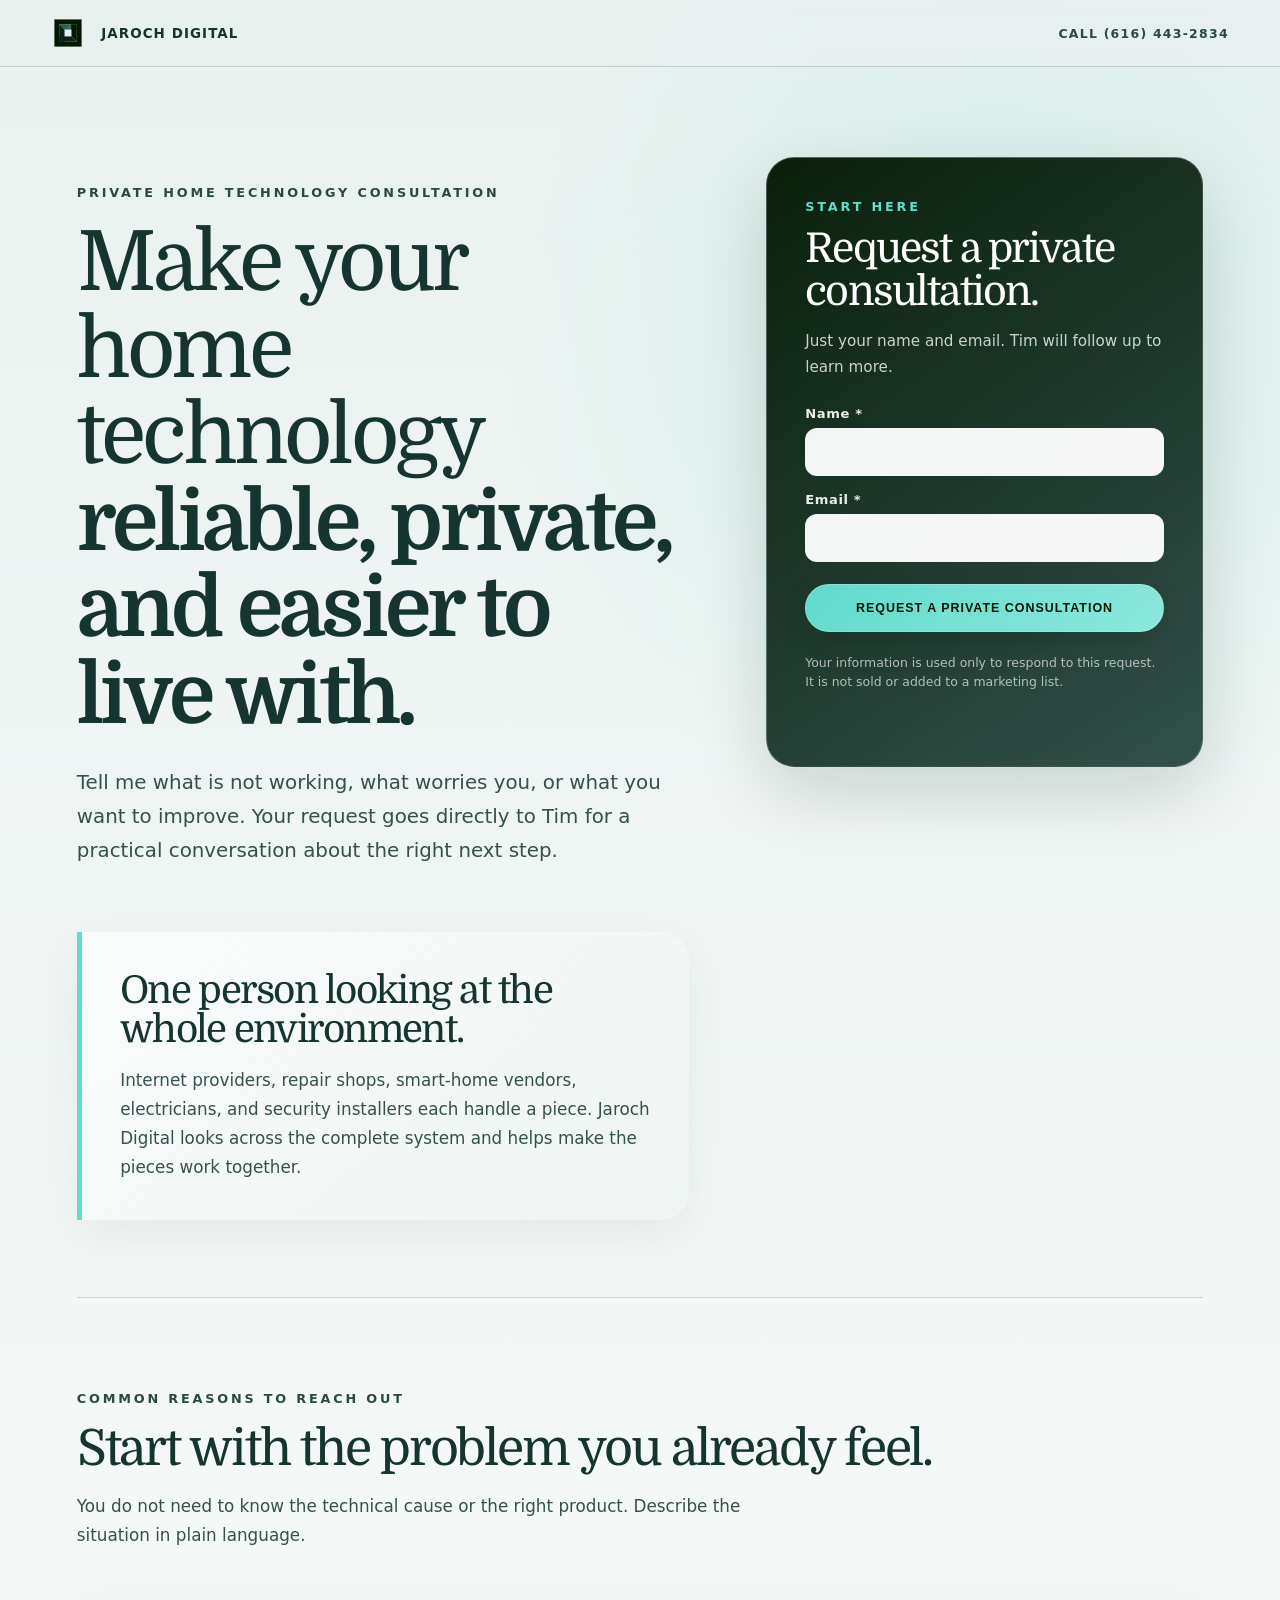
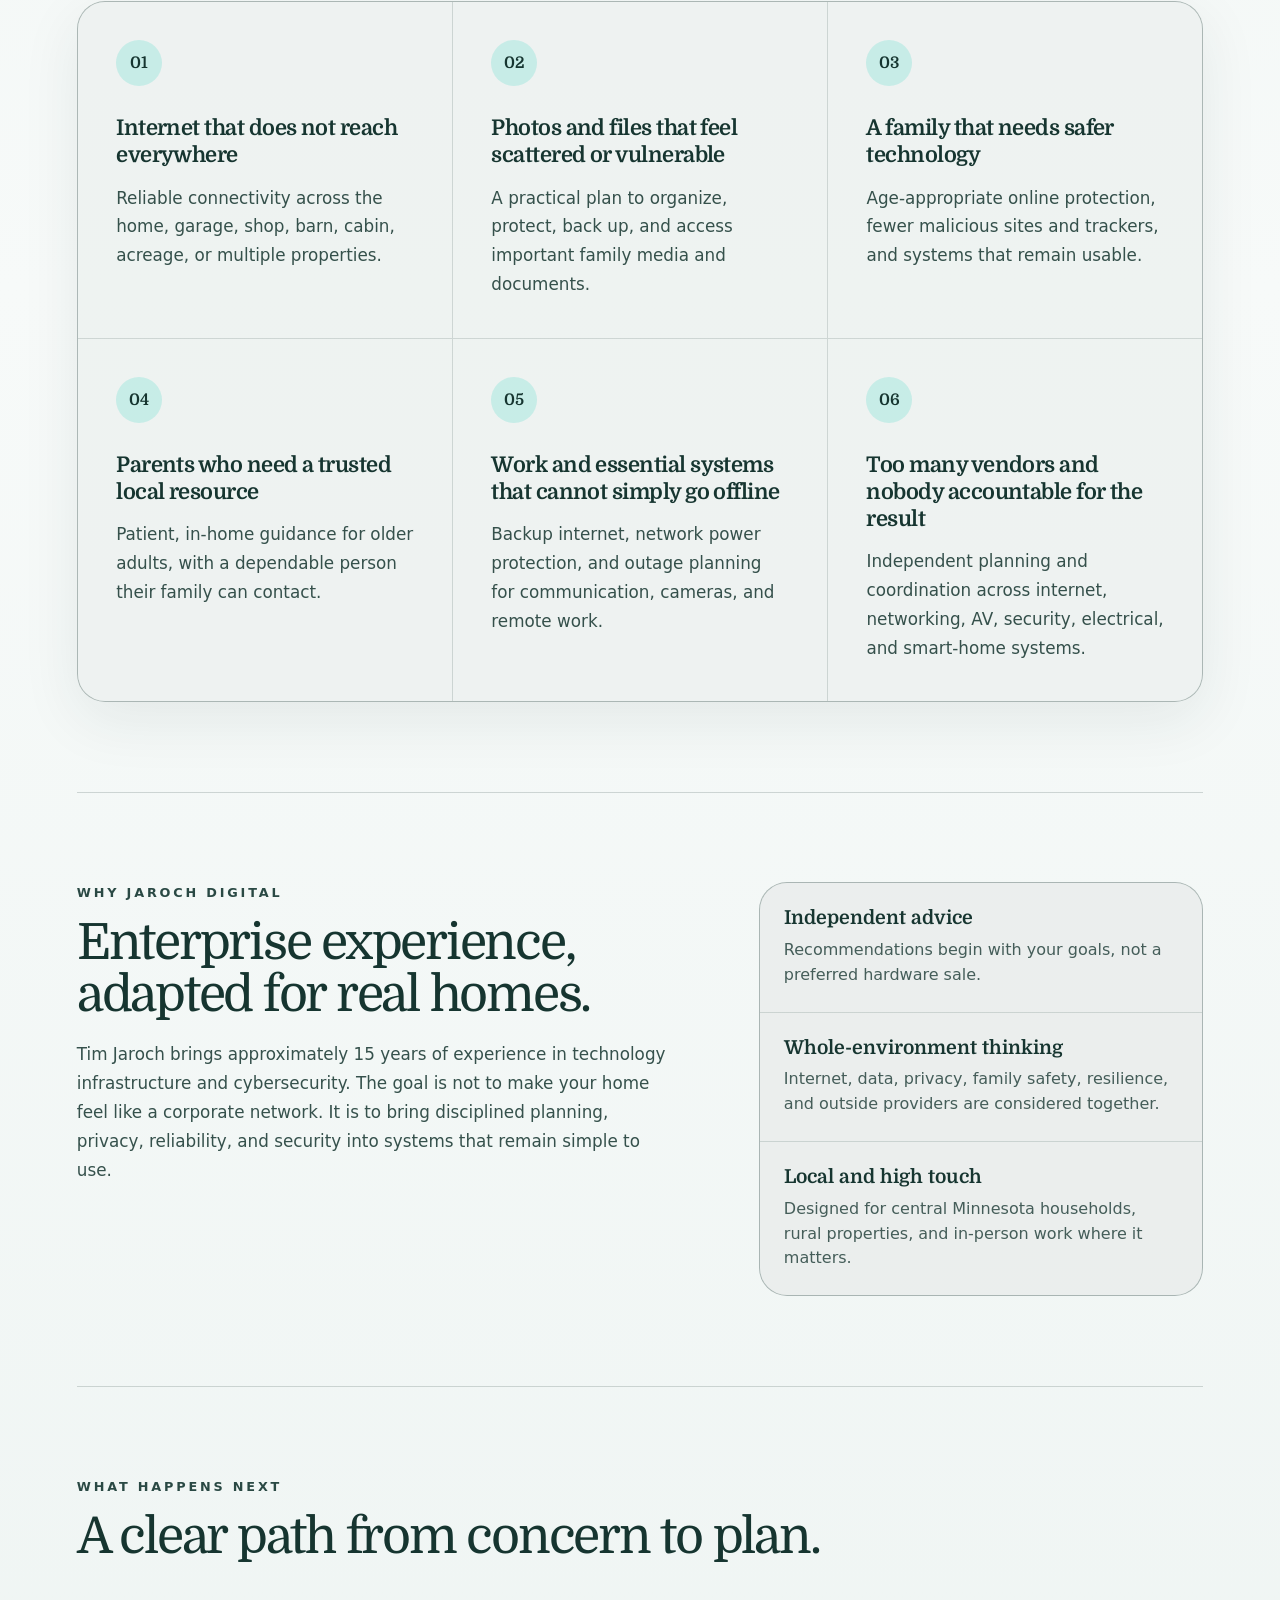
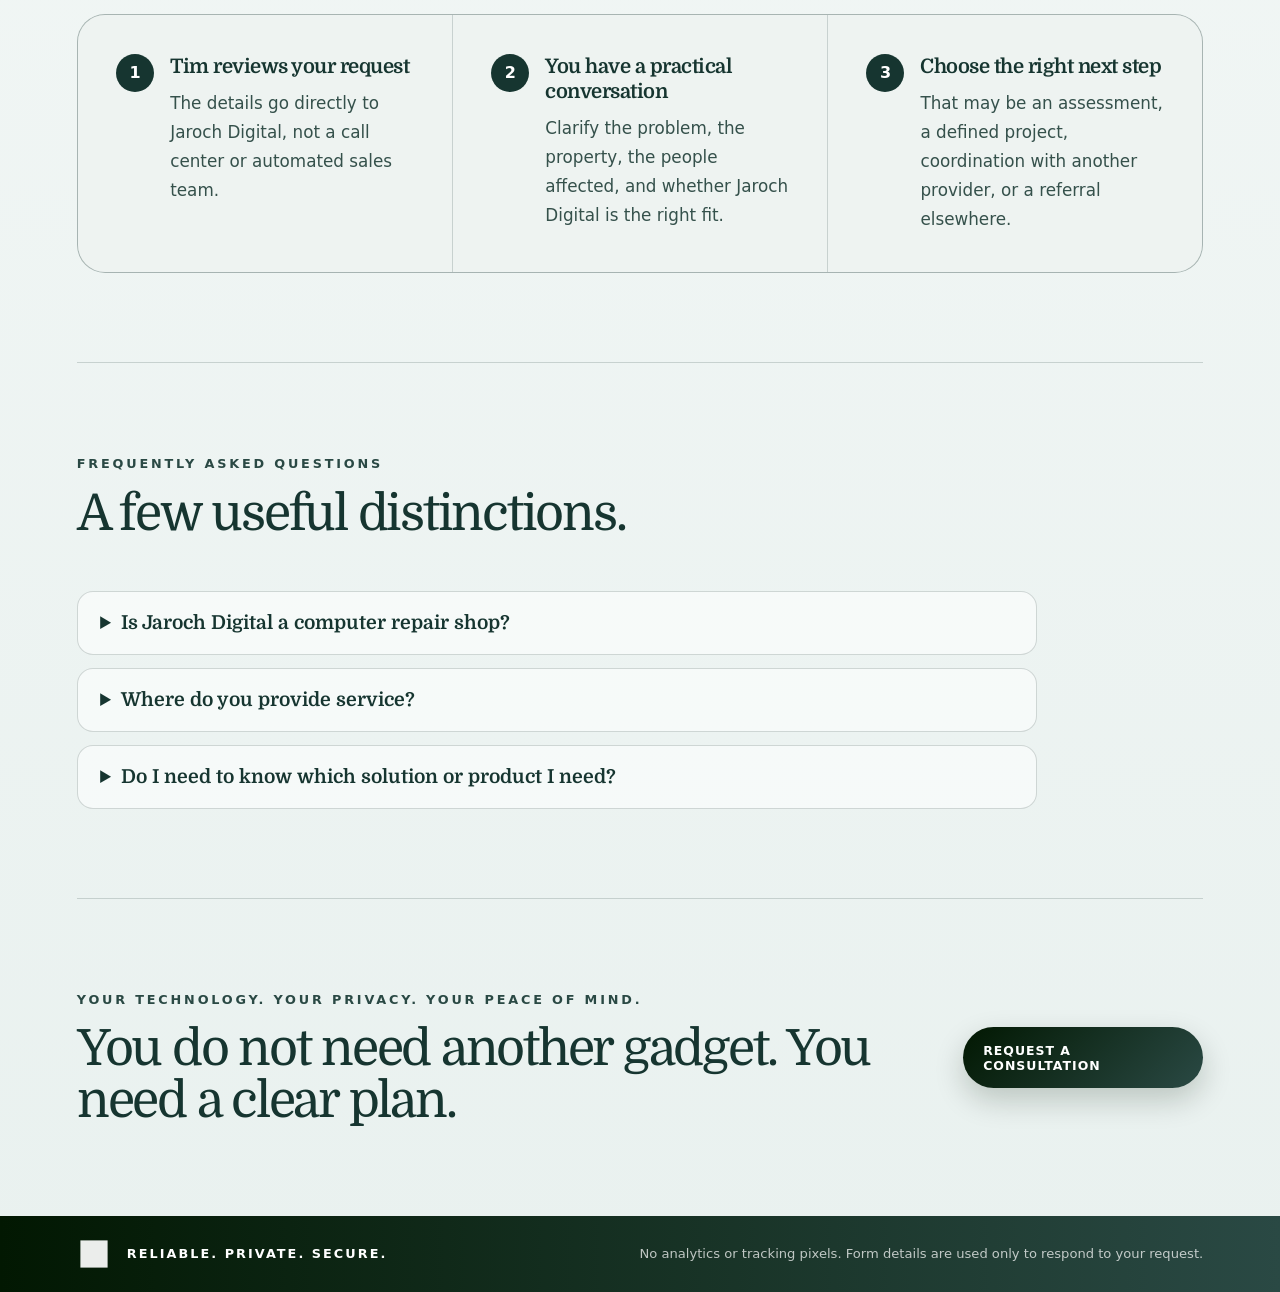
==== consultation/index.html @ 2280b2db "added lead capture page, supporting gsheets script, and dummy thank-you page." ====
<!doctype html>
<html lang="en">
<head>
  <meta charset="utf-8" />
  <meta name="viewport" content="width=device-width, initial-scale=1" />
  <title>Private Home Technology Consultation | Jaroch Digital</title>
  <meta name="description" content="Tell Jaroch Digital what is not working in your home technology. Get practical guidance for Wi-Fi, backups, family protection, privacy, and outage resilience." />
  <meta name="theme-color" content="#E9F1EF" />
  <meta property="og:title" content="Private Home Technology Consultation | Jaroch Digital" />
  <meta property="og:description" content="Reliable, private, secure home technology starts with one clear conversation." />
  <meta property="og:type" content="website" />
  <link rel="preconnect" href="https://fonts.googleapis.com">
  <link rel="preconnect" href="https://fonts.gstatic.com" crossorigin>
  <link href="https://fonts.googleapis.com/css2?family=Domine:wght@400;500;600;700&display=swap" rel="stylesheet">
  <link rel="stylesheet" href="../styles.css" />
  <link rel="stylesheet" href="lead.css" />
  <script src="lead-config.js" defer></script>
  <script src="form-handler.js" defer></script>
</head>
<body>
  <header class="site-header lead-header" aria-label="Jaroch Digital header">
    <a class="brand" href="../" aria-label="Jaroch Digital home">
      <img src="../assets/jaroch-digital-mark.svg" alt="" class="brand-mark" />
      <span>Jaroch Digital</span>
    </a>
    <a class="header-link" href="tel:+16164432834">Call (616) 443-2834</a>
  </header>

  <main id="top">
    <section class="lead-hero" aria-labelledby="lead-title">
      <div class="lead-copy">
        <p class="eyebrow">Private home technology consultation</p>
        <h1 id="lead-title">Make your home technology <strong>reliable, private, and easier to live with.</strong></h1>
        <p class="lead-summary">Tell me what is not working, what worries you, or what you want to improve. Your request goes directly to Tim for a practical conversation about the right next step.</p>

        <aside class="lead-promise" aria-label="What Jaroch Digital provides">
          <h2>One person looking at the whole environment.</h2>
          <p>Internet providers, repair shops, smart-home vendors, electricians, and security installers each handle a piece. Jaroch Digital looks across the complete system and helps make the pieces work together.</p>
        </aside>
      </div>

      <div class="form-shell" id="consultation-form">
        <div class="form-heading">
          <p class="eyebrow">Start here</p>
          <h2>Request a private consultation.</h2>
          <p>Just your name and email. Tim will follow up to learn more.</p>
        </div>

        <form class="lead-form" data-lead-form novalidate>
          <div class="field">
            <label for="name">Name <span aria-hidden="true">*</span></label>
            <input id="name" name="name" type="text" autocomplete="name" maxlength="160" required />
          </div>

          <div class="field">
            <label for="email">Email <span aria-hidden="true">*</span></label>
            <input id="email" name="email" type="email" autocomplete="email" inputmode="email" maxlength="160" required />
          </div>

          <div class="honeypot" aria-hidden="true">
            <label for="company-website">Company website</label>
            <input id="company-website" name="company_website" type="text" tabindex="-1" autocomplete="off" />
          </div>

          <button class="button submit-button" type="submit" data-submit-button>
            <span data-button-label>Request a private consultation</span>
            <span class="button-spinner" aria-hidden="true"></span>
          </button>

          <p class="form-privacy">Your information is used only to respond to this request. It is not sold or added to a marketing list.</p>
          <div class="form-status" data-form-status role="status" aria-live="polite"></div>

          <noscript>
            <p class="form-error">JavaScript is required for this form. Call <a href="tel:+16164432834">(616) 443-2834</a> or email <a href="mailto:tim.jaroch@gmail.com">tim.jaroch@gmail.com</a>.</p>
          </noscript>
        </form>
      </div>
    </section>

    <section class="problem-section" aria-labelledby="problem-title">
      <div class="section-heading">
        <p class="eyebrow">Common reasons to reach out</p>
        <h2 id="problem-title">Start with the problem you already feel.</h2>
        <p>You do not need to know the technical cause or the right product. Describe the situation in plain language.</p>
      </div>

      <div class="problem-grid">
        <article class="problem-card">
          <span class="problem-number">01</span>
          <h3>Internet that does not reach everywhere</h3>
          <p>Reliable connectivity across the home, garage, shop, barn, cabin, acreage, or multiple properties.</p>
        </article>
        <article class="problem-card">
          <span class="problem-number">02</span>
          <h3>Photos and files that feel scattered or vulnerable</h3>
          <p>A practical plan to organize, protect, back up, and access important family media and documents.</p>
        </article>
        <article class="problem-card">
          <span class="problem-number">03</span>
          <h3>A family that needs safer technology</h3>
          <p>Age-appropriate online protection, fewer malicious sites and trackers, and systems that remain usable.</p>
        </article>
        <article class="problem-card">
          <span class="problem-number">04</span>
          <h3>Parents who need a trusted local resource</h3>
          <p>Patient, in-home guidance for older adults, with a dependable person their family can contact.</p>
        </article>
        <article class="problem-card">
          <span class="problem-number">05</span>
          <h3>Work and essential systems that cannot simply go offline</h3>
          <p>Backup internet, network power protection, and outage planning for communication, cameras, and remote work.</p>
        </article>
        <article class="problem-card">
          <span class="problem-number">06</span>
          <h3>Too many vendors and nobody accountable for the result</h3>
          <p>Independent planning and coordination across internet, networking, AV, security, electrical, and smart-home systems.</p>
        </article>
      </div>
    </section>

    <section class="credibility-section" aria-labelledby="credibility-title">
      <div class="credibility-copy">
        <p class="eyebrow">Why Jaroch Digital</p>
        <h2 id="credibility-title">Enterprise experience, adapted for real homes.</h2>
        <p>Tim Jaroch brings approximately 15 years of experience in technology infrastructure and cybersecurity. The goal is not to make your home feel like a corporate network. It is to bring disciplined planning, privacy, reliability, and security into systems that remain simple to use.</p>
      </div>
      <div class="credibility-points">
        <div>
          <strong>Independent advice</strong>
          <span>Recommendations begin with your goals, not a preferred hardware sale.</span>
        </div>
        <div>
          <strong>Whole-environment thinking</strong>
          <span>Internet, data, privacy, family safety, resilience, and outside providers are considered together.</span>
        </div>
        <div>
          <strong>Local and high touch</strong>
          <span>Designed for central Minnesota households, rural properties, and in-person work where it matters.</span>
        </div>
      </div>
    </section>

    <section class="process-section" aria-labelledby="process-title">
      <div class="section-heading">
        <p class="eyebrow">What happens next</p>
        <h2 id="process-title">A clear path from concern to plan.</h2>
      </div>
      <ol class="process-list">
        <li>
          <span>1</span>
          <div>
            <h3>Tim reviews your request</h3>
            <p>The details go directly to Jaroch Digital, not a call center or automated sales team.</p>
          </div>
        </li>
        <li>
          <span>2</span>
          <div>
            <h3>You have a practical conversation</h3>
            <p>Clarify the problem, the property, the people affected, and whether Jaroch Digital is the right fit.</p>
          </div>
        </li>
        <li>
          <span>3</span>
          <div>
            <h3>Choose the right next step</h3>
            <p>That may be an assessment, a defined project, coordination with another provider, or a referral elsewhere.</p>
          </div>
        </li>
      </ol>
    </section>

    <section class="faq-section" aria-labelledby="faq-title">
      <div class="section-heading">
        <p class="eyebrow">Frequently asked questions</p>
        <h2 id="faq-title">A few useful distinctions.</h2>
      </div>
      <div class="faq-list">
        <details>
          <summary>Is Jaroch Digital a computer repair shop?</summary>
          <p>Jaroch Digital focuses on broader household and property technology problems. A repair shop fixes an immediate device issue. Jaroch Digital looks at the complete environment, creates a plan, and helps make the pieces work together.</p>
        </details>
        <details>
          <summary>Where do you provide service?</summary>
          <p>The initial service area is central Minnesota and surrounding communities. Some planning and advisory work may be possible remotely, depending on the situation.</p>
        </details>
        <details>
          <summary>Do I need to know which solution or product I need?</summary>
          <p>No. Describe the problem, the property, and the outcome you want. Product selection comes after the goals and constraints are understood.</p>
        </details>
      </div>
    </section>

    <section class="final-cta" aria-labelledby="final-cta-title">
      <div>
        <p class="eyebrow">Your technology. Your privacy. Your peace of mind.</p>
        <h2 id="final-cta-title">You do not need another gadget. You need a clear plan.</h2>
      </div>
      <a class="button" href="#consultation-form">Request a consultation</a>
    </section>
  </main>

  <footer class="site-footer lead-footer">
    <div class="footer-brand">
      <img src="../assets/jaroch-digital-mark.svg" alt="" class="footer-mark" />
      <span>Reliable. Private. Secure.</span>
    </div>
    <p>No analytics or tracking pixels. Form details are used only to respond to your request.</p>
  </footer>
</body>
</html>
---- styles.css ----
:root {
  --bg: #E9F1EF;
  --ink: #163530;
  --slogan: #2a4944;
  --deep: #021802;
  --mint: #60DBCC;
  --paper: rgba(255,255,255,.58);
  --line: rgba(22,53,48,.18);
  --shadow: 0 26px 70px rgba(2,24,2,.14);
  --radius: 28px;
}

* { box-sizing: border-box; }
html { scroll-behavior: smooth; }
body {
  margin: 0;
  font-family: Inter, ui-sans-serif, system-ui, -apple-system, BlinkMacSystemFont, "Segoe UI", sans-serif;
  color: var(--ink);
  background:
    radial-gradient(circle at 78% 8%, rgba(96,219,204,.18), transparent 31rem),
    linear-gradient(180deg, var(--bg), #f7faf9 42%, var(--bg));
}

h1, h2 {
  font-family: "Domine", Georgia, serif;
  letter-spacing: -.045em;
  line-height: 1.04;
  margin: 0;
  color: var(--ink);
}

h1 { font-size: clamp(3.15rem, 7.8vw, 7.8rem); font-weight: 400; }
h1 strong { font-weight: 700; }
h2 { font-size: clamp(2rem, 3.9vw, 4.2rem); font-weight: 400; }
h3 { margin: 0; font-size: 1rem; letter-spacing: .13em; text-transform: uppercase; }
p { font-size: 1.05rem; line-height: 1.72; margin: 0; color: rgba(22,53,48,.86); }
a { color: inherit; text-decoration: none; }

.site-header {
  position: sticky;
  top: 0;
  z-index: 10;
  display: flex;
  align-items: center;
  justify-content: space-between;
  gap: 1rem;
  padding: 1rem clamp(1.1rem, 4vw, 4rem);
  backdrop-filter: blur(18px);
  background: rgba(233,241,239,.75);
  border-bottom: 1px solid var(--line);
}

.brand, nav { display: flex; align-items: center; gap: 1rem; }
.brand { font-weight: 700; letter-spacing: .08em; text-transform: uppercase; font-size: .84rem; }
.brand-mark { width: 34px; height: 34px; }
nav a { font-size: .78rem; font-weight: 700; letter-spacing: .12em; text-transform: uppercase; opacity: .82; }
nav a:hover { opacity: 1; }

.hero {
  min-height: 64vh;
  display: grid;
  grid-template-columns: 1fr;
  gap: clamp(2rem, 5vw, 5rem);
  align-items: center;
  padding: clamp(1rem, 2vw, 2rem) clamp(1.2rem, 6vw, 6.5rem) clamp(1rem, 2vw, 2rem);
  overflow: hidden;
}

.hero-copy { padding: clamp(2rem, 5vw, 5rem) clamp(1.2rem, 6vw, 6.5rem) clamp(1.5rem, 3vw, 3rem); }
.hero-head {
  display: inline-flex;
  align-items: center;
  gap: 1rem;
  margin-bottom: 1.4rem;
}
.hero-mark { width: clamp(60px, 7vw, 92px); height: auto; margin-bottom: 0; }
.eyebrow {
  margin-bottom: 0;
  font-size: .8rem;
  font-weight: 800;
  letter-spacing: .22em;
  text-transform: uppercase;
  color: var(--slogan);
}
.hero-text { width: 100%; margin-top: 1.55rem; font-size: clamp(1.1rem, 1.7vw, 1.35rem); }
.hero-actions { display: flex; align-items: center; gap: 1.2rem; flex-wrap: wrap; margin-top: 2.2rem; }
.button {
  display: inline-flex;
  align-items: center;
  justify-content: center;
  min-height: 48px;
  padding: .95rem 1.25rem;
  border-radius: 999px;
  color: #fff;
  background: linear-gradient(135deg, var(--deep), var(--slogan));
  box-shadow: 0 12px 30px rgba(2,24,2,.2);
  font-weight: 800;
  letter-spacing: .08em;
  text-transform: uppercase;
  font-size: .78rem;
}
.text-link { font-weight: 800; color: var(--slogan); }

.hero-panel {
  position: relative;
  min-height: min(52vw, 620px);
  border-radius: var(--radius);
  background:
    linear-gradient(145deg, rgba(2,24,2,.92), rgba(42,73,68,.86)),
    radial-gradient(circle at 28% 70%, rgba(96,219,204,.45), transparent 22rem);
  box-shadow: var(--shadow);
  isolation: isolate;
  transform: rotate(-2.4deg);
}
.hero-panel::before {
  content: "";
  position: absolute;
  inset: 8%;
  border: 1px solid rgba(233,241,239,.24);
  border-radius: calc(var(--radius) - 6px);
}
.roofline {
  position: absolute;
  left: -6%;
  right: 12%;
  top: 23%;
  height: 15px;
  background: var(--mint);
  transform: skewY(-22deg);
  transform-origin: left;
  opacity: .94;
}
.home-card {
  position: absolute;
  left: 18%;
  right: 12%;
  bottom: 16%;
  height: 46%;
  border: 1px solid rgba(233,241,239,.35);
  border-radius: 8px;
  background: linear-gradient(180deg, rgba(233,241,239,.12), rgba(233,241,239,.05));
  display: grid;
  grid-template-columns: 1.3fr 1fr .8fr .7fr;
  gap: 10px;
  padding: 18px;
}
.window, .door {
  border-radius: 4px;
  background: linear-gradient(180deg, rgba(233,241,239,.82), rgba(96,219,204,.2));
  box-shadow: inset 0 0 0 1px rgba(255,255,255,.22);
}
.window.wide { grid-row: span 2; }
.window.tall, .door { grid-row: span 3; }
.door { background: rgba(233,241,239,.24); }

.intro, .approach, .contact {
  margin: 0 clamp(1.2rem, 6vw, 6.5rem);
  padding: clamp(1.5rem, 3vw, 3rem) 0;
  border-top: 1px solid var(--line);
}
.intro {
  display: grid;
  grid-template-columns: minmax(0, 1.55fr) minmax(16rem, .65fr);
  gap: clamp(2rem, 6vw, 5rem);
  align-items: center;
}
.intro p { max-width: 760px; margin-top: 1.3rem; }
.principles {
  border-left: 1px solid var(--line);
  padding-left: clamp(1.5rem, 4vw, 3rem);
  display: grid;
  gap: .7rem;
  font-weight: 900;
  letter-spacing: .16em;
  text-transform: uppercase;
  line-height: 1.45;
}

.services { padding: clamp(1.5rem, 3vw, 3rem) clamp(1.2rem, 6vw, 6.5rem); }
.services > h2 { max-width: 920px; margin-bottom: clamp(1.5rem, 3vw, 3rem); }
.service-grid {
  display: grid;
  grid-template-columns: repeat(3, minmax(0, 1fr));
  gap: 1px;
  background: var(--line);
  border: 1px solid var(--line);
  border-radius: var(--radius);
  overflow: hidden;
  box-shadow: 0 18px 60px rgba(22,53,48,.08);
}
.service-card {
  min-height: 285px;
  padding: clamp(1.4rem, 2.6vw, 2.3rem);
  background: rgba(247,250,249,.74);
}
.icon {
  width: 68px;
  height: 68px;
  display: inline-flex;
  align-items: center;
  justify-content: center;
  margin-bottom: 1.8rem;
  border-radius: 999px;
  background: radial-gradient(circle at 25% 20%, rgba(96,219,204,.42), rgba(2,24,2,.08));
  font-size: 1.7rem;
  color: var(--ink);
}
.icon img {
  width: 36px;
  height: 36px;
  object-fit: contain;
}
.service-card p { margin-top: .85rem; }

.approach {
  display: grid;
  grid-template-columns: minmax(0, 1.15fr) minmax(18rem, .85fr);
  gap: 1px;
  background: var(--line);
  border: 1px solid var(--line);
  border-radius: var(--radius);
  padding: 0;
  padding-bottom: clamp(1.5rem, 3vw, 3rem);
  overflow: hidden;
}
.approach-card, .trust-card {
  padding: clamp(1.5rem, 3vw, 3rem);
  background: linear-gradient(145deg, rgba(233,241,239,.84), rgba(255,255,255,.65));
}
.approach-card p:not(.eyebrow), .trust-card p { margin-top: 1.2rem; }
.trust-card { display: flex; flex-direction: column; justify-content: center; }
.trust-card h3 { font-family: "Domine", Georgia, serif; font-size: clamp(1.9rem, 3vw, 3rem); text-transform: none; letter-spacing: -.04em; font-weight: 400; }

.contact {
  display: grid;
  grid-template-columns: minmax(0, 1fr) minmax(18rem, .55fr);
  gap: clamp(2rem, 6vw, 5rem);
  align-items: center;
}
.contact p:not(.eyebrow) { max-width: 690px; margin-top: 1.1rem; }
.contact-card {
  padding: 2rem;
  border-radius: var(--radius);
  background: linear-gradient(145deg, rgba(2,24,2,.94), rgba(42,73,68,.92));
  color: #fff;
  display: grid;
  gap: .9rem;
  box-shadow: var(--shadow);
}
.contact-card a, .contact-card span { font-weight: 700; }

.site-footer {
  display: flex;
  justify-content: space-between;
  gap: 1rem;
  align-items: center;
  padding: 1.3rem clamp(1.2rem, 6vw, 6.5rem);
  color: #fff;
  background: linear-gradient(90deg, var(--deep), var(--slogan));
}
.footer-brand { display: flex; align-items: center; gap: 1rem; font-weight: 900; letter-spacing: .16em; text-transform: uppercase; font-size: .8rem; }
.footer-mark { width: 34px; height: 34px; filter: brightness(0) invert(1); opacity: .92; }
.site-footer p { color: rgba(255,255,255,.72); font-size: .82rem; }

@media (max-width: 920px) {
  nav { display: none; }
  .hero, .intro, .approach, .contact { grid-template-columns: 1fr; }
  .hero { min-height: auto; }
  .hero-panel { min-height: 420px; transform: none; }
  .principles { border-left: none; border-top: 1px solid var(--line); padding-left: 0; padding-top: 1.5rem; }
  .service-grid { grid-template-columns: 1fr 1fr; }
  .site-footer { align-items: flex-start; flex-direction: column; }
}

@media (max-width: 620px) {
  .site-header { align-items: flex-start; }
  .brand span { font-size: .75rem; }
  .service-grid { grid-template-columns: 1fr; }
  .service-card { min-height: auto; }
  .hero-actions { align-items: flex-start; flex-direction: column; }
  .hero-panel { min-height: 330px; }
  .home-card { left: 10%; right: 9%; bottom: 12%; }
}
---- consultation/lead.css ----
.lead-header {
  position: relative;
}

.header-link {
  font-size: .78rem;
  font-weight: 800;
  letter-spacing: .1em;
  text-transform: uppercase;
  color: var(--slogan);
}

.lead-hero {
  display: grid;
  grid-template-columns: minmax(0, 1.05fr) minmax(24rem, .75fr);
  gap: clamp(2rem, 6vw, 6.5rem);
  align-items: start;
  padding: clamp(3rem, 7vw, 7rem) clamp(1.2rem, 6vw, 6.5rem) clamp(3rem, 6vw, 6rem);
}

.lead-copy {
  padding-top: clamp(.5rem, 2vw, 2rem);
}

.lead-copy h1 {
  max-width: 900px;
  margin-top: 1rem;
  font-size: clamp(2.8rem, 6.5vw, 6.65rem);
}

.lead-copy h1 strong {
  display: block;
  font-weight: 700;
}

.lead-summary {
  max-width: 760px;
  margin-top: 1.65rem;
  font-size: clamp(1.1rem, 1.55vw, 1.32rem);
}

.lead-promise {
  max-width: 780px;
  margin-top: clamp(2.5rem, 5vw, 5rem);
  padding: clamp(1.5rem, 3vw, 2.5rem);
  border-left: 5px solid var(--mint);
  border-radius: 0 var(--radius) var(--radius) 0;
  background: linear-gradient(145deg, rgba(255,255,255,.66), rgba(233,241,239,.45));
  box-shadow: 0 18px 50px rgba(22,53,48,.07);
}

.lead-promise h2 {
  font-size: clamp(1.8rem, 3vw, 3.15rem);
}

.lead-promise p {
  margin-top: 1rem;
}

.form-shell {
  position: sticky;
  top: 1.5rem;
  padding: clamp(1.5rem, 3vw, 2.4rem);
  border: 1px solid rgba(233,241,239,.22);
  border-radius: var(--radius);
  background: linear-gradient(145deg, rgba(2,24,2,.97), rgba(42,73,68,.96));
  color: #fff;
  box-shadow: var(--shadow);
}

.form-shell h2 {
  margin-top: .65rem;
  color: #fff;
  font-size: clamp(2rem, 3.2vw, 3.45rem);
}

.form-shell .eyebrow {
  color: var(--mint);
}

.form-heading > p:not(.eyebrow) {
  margin-top: .9rem;
  color: rgba(255,255,255,.78);
  font-size: .95rem;
}

.lead-form {
  display: grid;
  gap: 1rem;
  margin-top: 1.6rem;
}

.form-grid {
  display: grid;
  gap: 1rem;
}

.form-grid-two {
  grid-template-columns: repeat(2, minmax(0, 1fr));
}

.field {
  min-width: 0;
}

.field label,
.choice-field legend {
  display: block;
  margin-bottom: .45rem;
  color: rgba(255,255,255,.92);
  font-size: .82rem;
  font-weight: 800;
  letter-spacing: .045em;
}

.field input,
.field select,
.field textarea {
  width: 100%;
  min-height: 48px;
  padding: .8rem .9rem;
  border: 1px solid rgba(233,241,239,.28);
  border-radius: 12px;
  color: var(--ink);
  background: rgba(255,255,255,.96);
  font: inherit;
  font-size: 1rem;
  outline: none;
  transition: border-color .18s ease, box-shadow .18s ease;
}

.field textarea {
  min-height: 118px;
  resize: vertical;
}

.field input:focus,
.field select:focus,
.field textarea:focus {
  border-color: var(--mint);
  box-shadow: 0 0 0 4px rgba(96,219,204,.18);
}

.field input[aria-invalid="true"],
.field select[aria-invalid="true"],
.field textarea[aria-invalid="true"] {
  border-color: #f2a6a6;
  box-shadow: 0 0 0 4px rgba(242,166,166,.15);
}

.field-help,
.form-privacy {
  margin-top: .4rem;
  color: rgba(255,255,255,.66);
  font-size: .78rem;
  line-height: 1.5;
}

.choice-field {
  margin: 0;
  padding: 0;
  border: 0;
}

.choice-row {
  display: flex;
  flex-wrap: wrap;
  gap: .55rem;
}

.choice-row label {
  display: inline-flex;
  align-items: center;
  gap: .4rem;
  margin: 0;
  padding: .65rem .8rem;
  border: 1px solid rgba(233,241,239,.2);
  border-radius: 999px;
  background: rgba(255,255,255,.06);
  cursor: pointer;
}

.choice-row input {
  width: auto;
  min-height: 0;
  accent-color: var(--mint);
}

.submit-button {
  width: 100%;
  margin-top: .35rem;
  border: 1px solid rgba(255,255,255,.18);
  background: linear-gradient(135deg, var(--mint), #8ce8dc);
  color: var(--deep);
  cursor: pointer;
}

.submit-button:hover {
  transform: translateY(-1px);
}

.submit-button:disabled {
  cursor: wait;
  opacity: .76;
  transform: none;
}

.button-spinner {
  display: none;
  width: 1rem;
  height: 1rem;
  margin-left: .65rem;
  border: 2px solid rgba(2,24,2,.28);
  border-top-color: var(--deep);
  border-radius: 999px;
  animation: lead-spin .75s linear infinite;
}

.submit-button.is-loading .button-spinner {
  display: inline-block;
}

.form-status {
  min-height: 1.25rem;
  color: rgba(255,255,255,.86);
  font-size: .86rem;
  line-height: 1.45;
}

.form-status.is-error,
.form-error {
  color: #ffd0d0;
}

.honeypot {
  position: absolute;
  left: -10000px;
  width: 1px;
  height: 1px;
  overflow: hidden;
}

.problem-section,
.credibility-section,
.process-section,
.faq-section,
.final-cta {
  margin: 0 clamp(1.2rem, 6vw, 6.5rem);
  padding: clamp(3rem, 7vw, 7rem) 0;
  border-top: 1px solid var(--line);
}

.section-heading {
  max-width: 900px;
}

.section-heading h2 {
  margin-top: .8rem;
}

.section-heading > p:not(.eyebrow) {
  max-width: 720px;
  margin-top: 1.1rem;
}

.problem-grid {
  display: grid;
  grid-template-columns: repeat(3, minmax(0, 1fr));
  gap: 1px;
  margin-top: clamp(2rem, 4vw, 4rem);
  overflow: hidden;
  border: 1px solid var(--line);
  border-radius: var(--radius);
  background: var(--line);
  box-shadow: 0 18px 60px rgba(22,53,48,.08);
}

.problem-card {
  min-height: 280px;
  padding: clamp(1.5rem, 3vw, 2.4rem);
  background: rgba(247,250,249,.8);
}

.problem-number {
  display: inline-flex;
  align-items: center;
  justify-content: center;
  width: 46px;
  height: 46px;
  margin-bottom: 1.8rem;
  border-radius: 999px;
  background: rgba(96,219,204,.28);
  font-family: "Domine", Georgia, serif;
  font-weight: 700;
}

.problem-card h3 {
  max-width: 320px;
  font-family: "Domine", Georgia, serif;
  font-size: 1.35rem;
  line-height: 1.25;
  letter-spacing: -.025em;
  text-transform: none;
}

.problem-card p {
  margin-top: .9rem;
}

.credibility-section {
  display: grid;
  grid-template-columns: minmax(0, 1fr) minmax(22rem, .75fr);
  gap: clamp(2rem, 7vw, 7rem);
  align-items: start;
}

.credibility-copy h2 {
  margin-top: .8rem;
}

.credibility-copy > p:not(.eyebrow) {
  margin-top: 1.2rem;
}

.credibility-points {
  display: grid;
  gap: 1px;
  overflow: hidden;
  border: 1px solid var(--line);
  border-radius: var(--radius);
  background: var(--line);
}

.credibility-points > div {
  display: grid;
  gap: .55rem;
  padding: 1.5rem;
  background: rgba(255,255,255,.62);
}

.credibility-points strong {
  font-family: "Domine", Georgia, serif;
  font-size: 1.2rem;
}

.credibility-points span {
  line-height: 1.55;
  color: rgba(22,53,48,.78);
}

.process-list {
  display: grid;
  grid-template-columns: repeat(3, minmax(0, 1fr));
  gap: 1px;
  margin: clamp(2rem, 4vw, 4rem) 0 0;
  padding: 0;
  overflow: hidden;
  border: 1px solid var(--line);
  border-radius: var(--radius);
  background: var(--line);
  list-style: none;
}

.process-list li {
  display: grid;
  grid-template-columns: auto 1fr;
  gap: 1rem;
  padding: clamp(1.5rem, 3vw, 2.4rem);
  background: rgba(247,250,249,.82);
}

.process-list li > span {
  display: inline-flex;
  align-items: center;
  justify-content: center;
  width: 38px;
  height: 38px;
  border-radius: 999px;
  background: var(--ink);
  color: #fff;
  font-weight: 800;
}

.process-list h3 {
  font-family: "Domine", Georgia, serif;
  font-size: 1.25rem;
  line-height: 1.25;
  letter-spacing: -.025em;
  text-transform: none;
}

.process-list p {
  margin-top: .65rem;
}

.faq-list {
  display: grid;
  gap: .8rem;
  max-width: 960px;
  margin-top: clamp(2rem, 4vw, 4rem);
}

.faq-list details {
  padding: 1.25rem 1.4rem;
  border: 1px solid var(--line);
  border-radius: 16px;
  background: rgba(255,255,255,.55);
}

.faq-list summary {
  cursor: pointer;
  font-family: "Domine", Georgia, serif;
  font-size: 1.2rem;
  font-weight: 700;
}

.faq-list details p {
  max-width: 800px;
  margin-top: .85rem;
}

.final-cta {
  display: flex;
  align-items: center;
  justify-content: space-between;
  gap: 2rem;
}

.final-cta h2 {
  max-width: 900px;
  margin-top: .75rem;
}

.lead-footer p {
  max-width: 620px;
  text-align: right;
}

@keyframes lead-spin {
  to { transform: rotate(360deg); }
}

@media (max-width: 1080px) {
  .lead-hero {
    grid-template-columns: 1fr;
  }

  .form-shell {
    position: static;
    order: -1;
  }

  .problem-grid,
  .process-list {
    grid-template-columns: repeat(2, minmax(0, 1fr));
  }
}

@media (max-width: 760px) {
  .lead-header {
    align-items: center;
  }

  .header-link {
    font-size: .68rem;
  }

  .lead-hero {
    padding-top: 2.5rem;
  }

  .form-grid-two,
  .problem-grid,
  .process-list,
  .credibility-section {
    grid-template-columns: 1fr;
  }

  .problem-card {
    min-height: auto;
  }

  .final-cta {
    align-items: flex-start;
    flex-direction: column;
  }

  .lead-footer p {
    text-align: left;
  }
}

@media (max-width: 520px) {
  .site-header .brand-mark {
    width: 30px;
    height: 30px;
  }

  .site-header .brand span {
    display: none;
  }

  .header-link {
    letter-spacing: .06em;
  }

  .lead-copy h1 {
    font-size: clamp(2.55rem, 13vw, 4.15rem);
  }

  .choice-row {
    align-items: stretch;
    flex-direction: column;
  }
}

@media (prefers-reduced-motion: reduce) {
  *, *::before, *::after {
    scroll-behavior: auto !important;
    animation-duration: .01ms !important;
    animation-iteration-count: 1 !important;
    transition-duration: .01ms !important;
  }
}
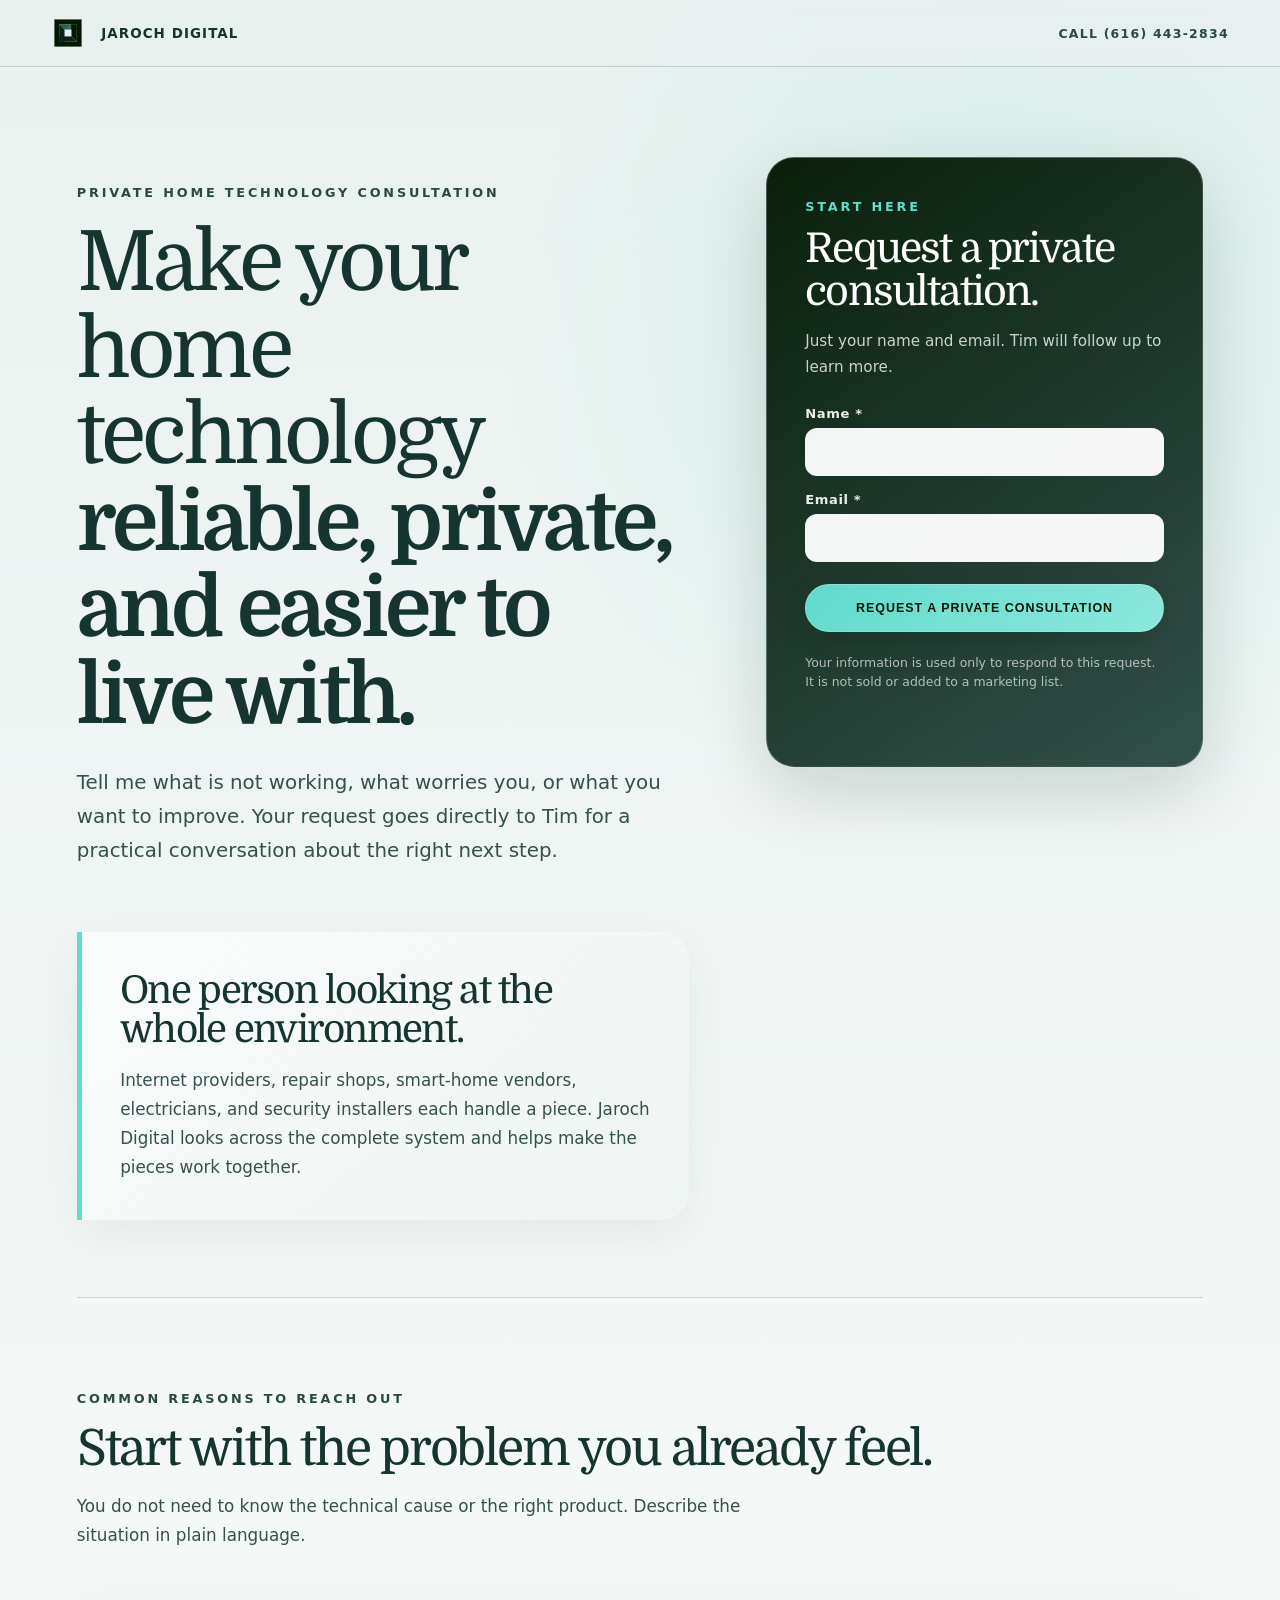
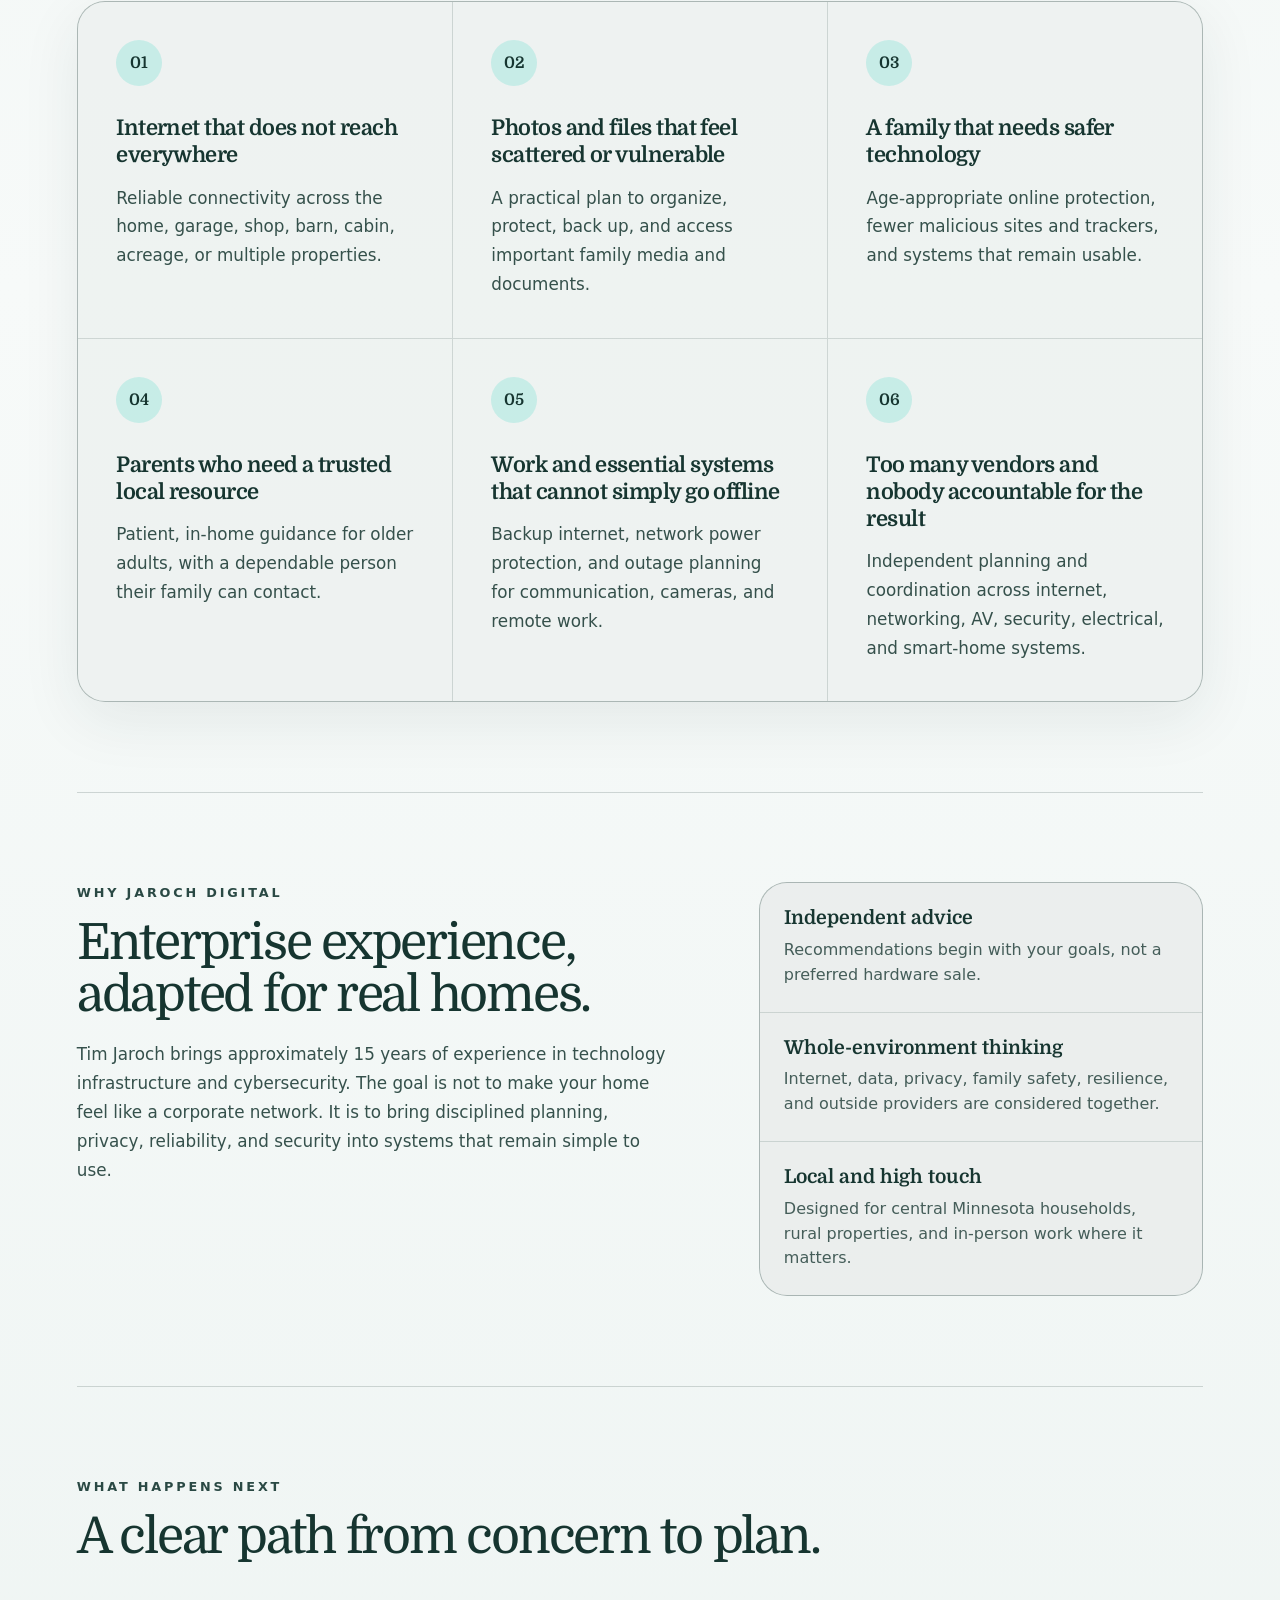
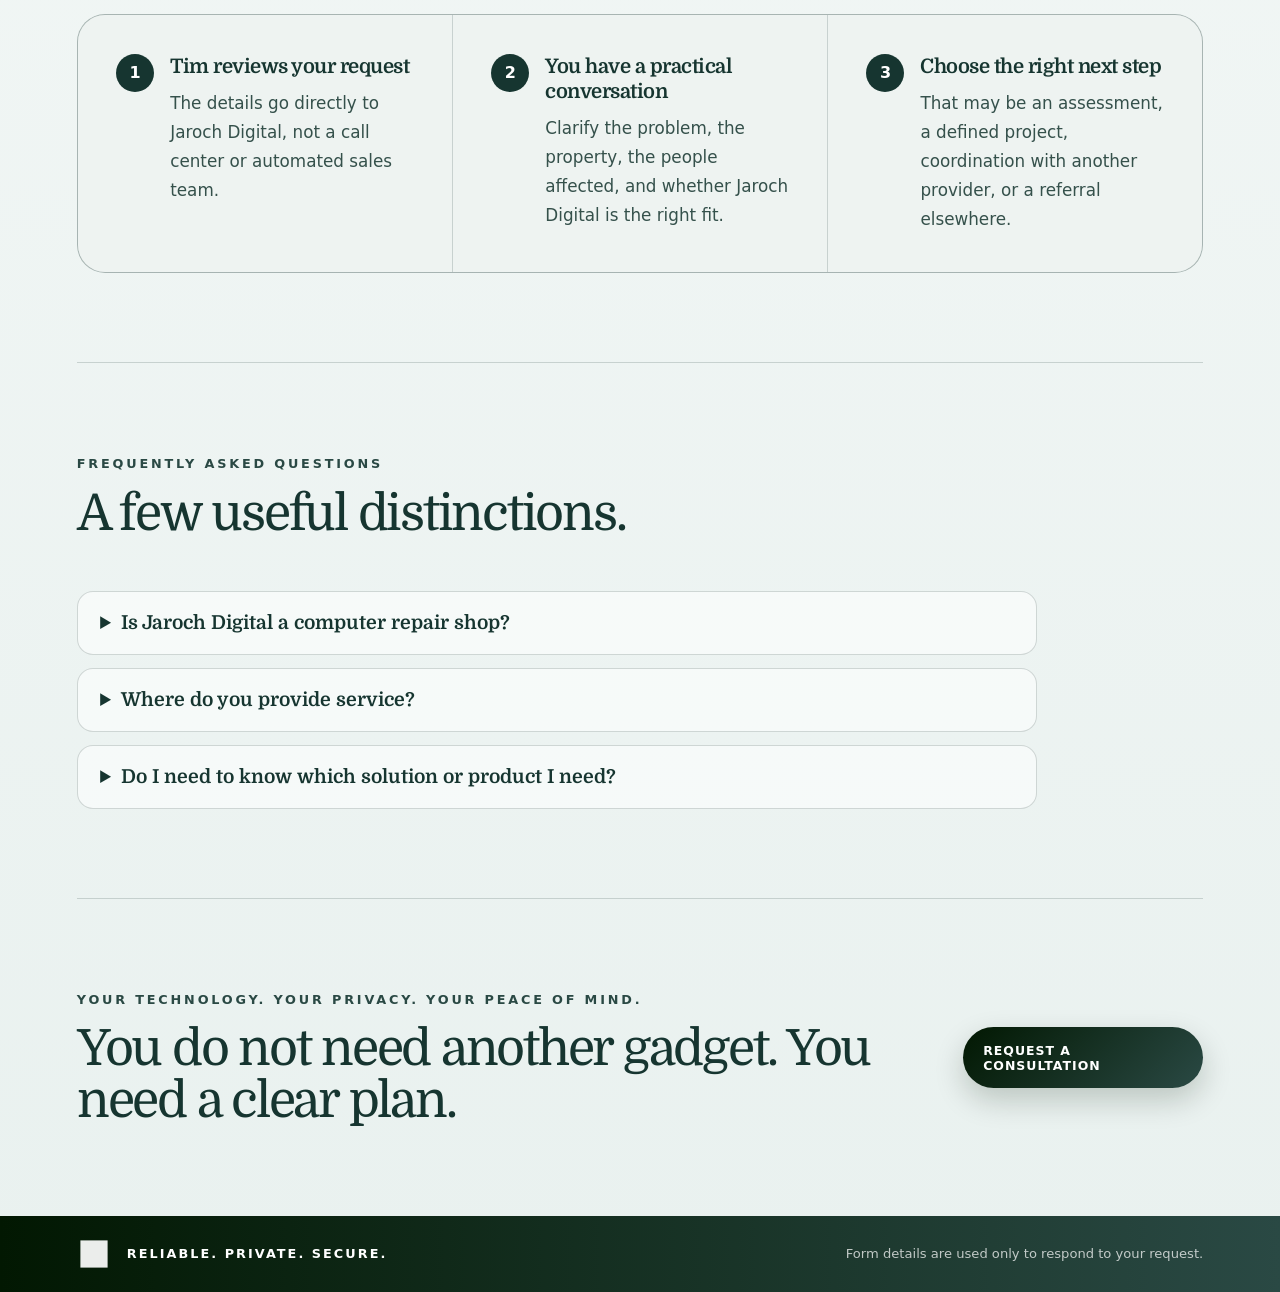
==== commit 4a324d95: "Updated consultation page privacy commitment" ====
--- a/consultation/index.html
+++ b/consultation/index.html
@@ -205,7 +205,7 @@
       <img src="../assets/jaroch-digital-mark.svg" alt="" class="footer-mark" />
       <span>Reliable. Private. Secure.</span>
     </div>
-    <p>No analytics or tracking pixels. Form details are used only to respond to your request.</p>
+    <p>Form details are used only to respond to your request.</p>
   </footer>
 </body>
 </html>
--- a/consultation/lead.css
+++ b/consultation/lead.css
@@ -436,16 +436,142 @@
   text-align: right;
 }
 
+.thank-you-page {
+  min-height: calc(100vh - 12rem);
+}
+
+.thank-you-hero {
+  display: grid;
+  grid-template-columns: minmax(0, 1.05fr) minmax(24rem, .75fr);
+  gap: clamp(2rem, 6vw, 6.5rem);
+  align-items: start;
+  padding: clamp(3rem, 7vw, 7rem) clamp(1.2rem, 6vw, 6.5rem) clamp(3rem, 6vw, 4rem);
+}
+
+.thank-you-copy {
+  padding-top: clamp(.5rem, 2vw, 2rem);
+}
+
+.thank-you-copy h1 {
+  max-width: 900px;
+  margin-top: 1rem;
+  font-size: clamp(2.8rem, 6.5vw, 6.65rem);
+}
+
+.thank-you-copy h1 strong {
+  display: block;
+  font-weight: 700;
+}
+
+.thank-you-actions {
+  display: flex;
+  flex-wrap: wrap;
+  gap: 1rem;
+  margin-top: 2.2rem;
+}
+
+.thank-you-panel {
+  position: static;
+}
+
+.thank-you-steps {
+  display: grid;
+  gap: 1.25rem;
+  margin: 1.5rem 0 0;
+  padding: 0;
+  list-style: none;
+}
+
+.thank-you-steps li {
+  display: grid;
+  grid-template-columns: auto 1fr;
+  gap: .85rem;
+  align-items: start;
+}
+
+.thank-you-steps li > span {
+  display: inline-flex;
+  align-items: center;
+  justify-content: center;
+  width: 32px;
+  height: 32px;
+  border-radius: 999px;
+  background: rgba(96,219,204,.22);
+  color: var(--mint);
+  font-weight: 800;
+  font-size: .82rem;
+}
+
+.thank-you-steps h3 {
+  margin: 0;
+  color: #fff;
+  font-family: "Domine", Georgia, serif;
+  font-size: 1.15rem;
+  font-weight: 700;
+  line-height: 1.25;
+  letter-spacing: -.02em;
+  text-transform: none;
+}
+
+.thank-you-steps p {
+  margin-top: .4rem;
+  color: rgba(255,255,255,.76);
+  font-size: .92rem;
+  line-height: 1.55;
+}
+
+.thank-you-contact {
+  display: flex;
+  align-items: center;
+  justify-content: space-between;
+  gap: 2rem;
+  margin: 0 clamp(1.2rem, 6vw, 6.5rem);
+  padding: clamp(2.5rem, 5vw, 4rem) 0 clamp(3rem, 6vw, 5rem);
+  border-top: 1px solid var(--line);
+}
+
+.thank-you-contact h2 {
+  margin-top: .75rem;
+}
+
+.thank-you-contact > div > p:not(.eyebrow) {
+  max-width: 620px;
+  margin-top: 1rem;
+}
+
+.thank-you-contact-links {
+  display: grid;
+  gap: .75rem;
+  min-width: min(100%, 16rem);
+  padding: 1.5rem 1.75rem;
+  border-radius: var(--radius);
+  background: linear-gradient(145deg, rgba(255,255,255,.66), rgba(233,241,239,.45));
+  border: 1px solid var(--line);
+  box-shadow: 0 18px 50px rgba(22,53,48,.06);
+}
+
+.thank-you-contact-links a {
+  font-weight: 800;
+  letter-spacing: .04em;
+  color: var(--slogan);
+}
+
+.thank-you-contact-links a:hover {
+  color: var(--ink);
+}
+
 @keyframes lead-spin {
   to { transform: rotate(360deg); }
 }
 
 @media (max-width: 1080px) {
-  .lead-hero {
+  .lead-hero,
+  .thank-you-hero {
     grid-template-columns: 1fr;
   }
 
-  .form-shell {
+  .form-shell,
+  .thank-you-panel {
     position: static;
     order: -1;
   }
@@ -465,7 +591,8 @@
     font-size: .68rem;
   }
 
-  .lead-hero {
+  .lead-hero,
+  .thank-you-hero {
     padding-top: 2.5rem;
   }
 
@@ -480,7 +607,8 @@
     min-height: auto;
   }
 
-  .final-cta {
+  .final-cta,
+  .thank-you-contact {
     align-items: flex-start;
     flex-direction: column;
   }
@@ -504,7 +632,8 @@
     letter-spacing: .06em;
   }
 
-  .lead-copy h1 {
+  .lead-copy h1,
+  .thank-you-copy h1 {
     font-size: clamp(2.55rem, 13vw, 4.15rem);
   }
 
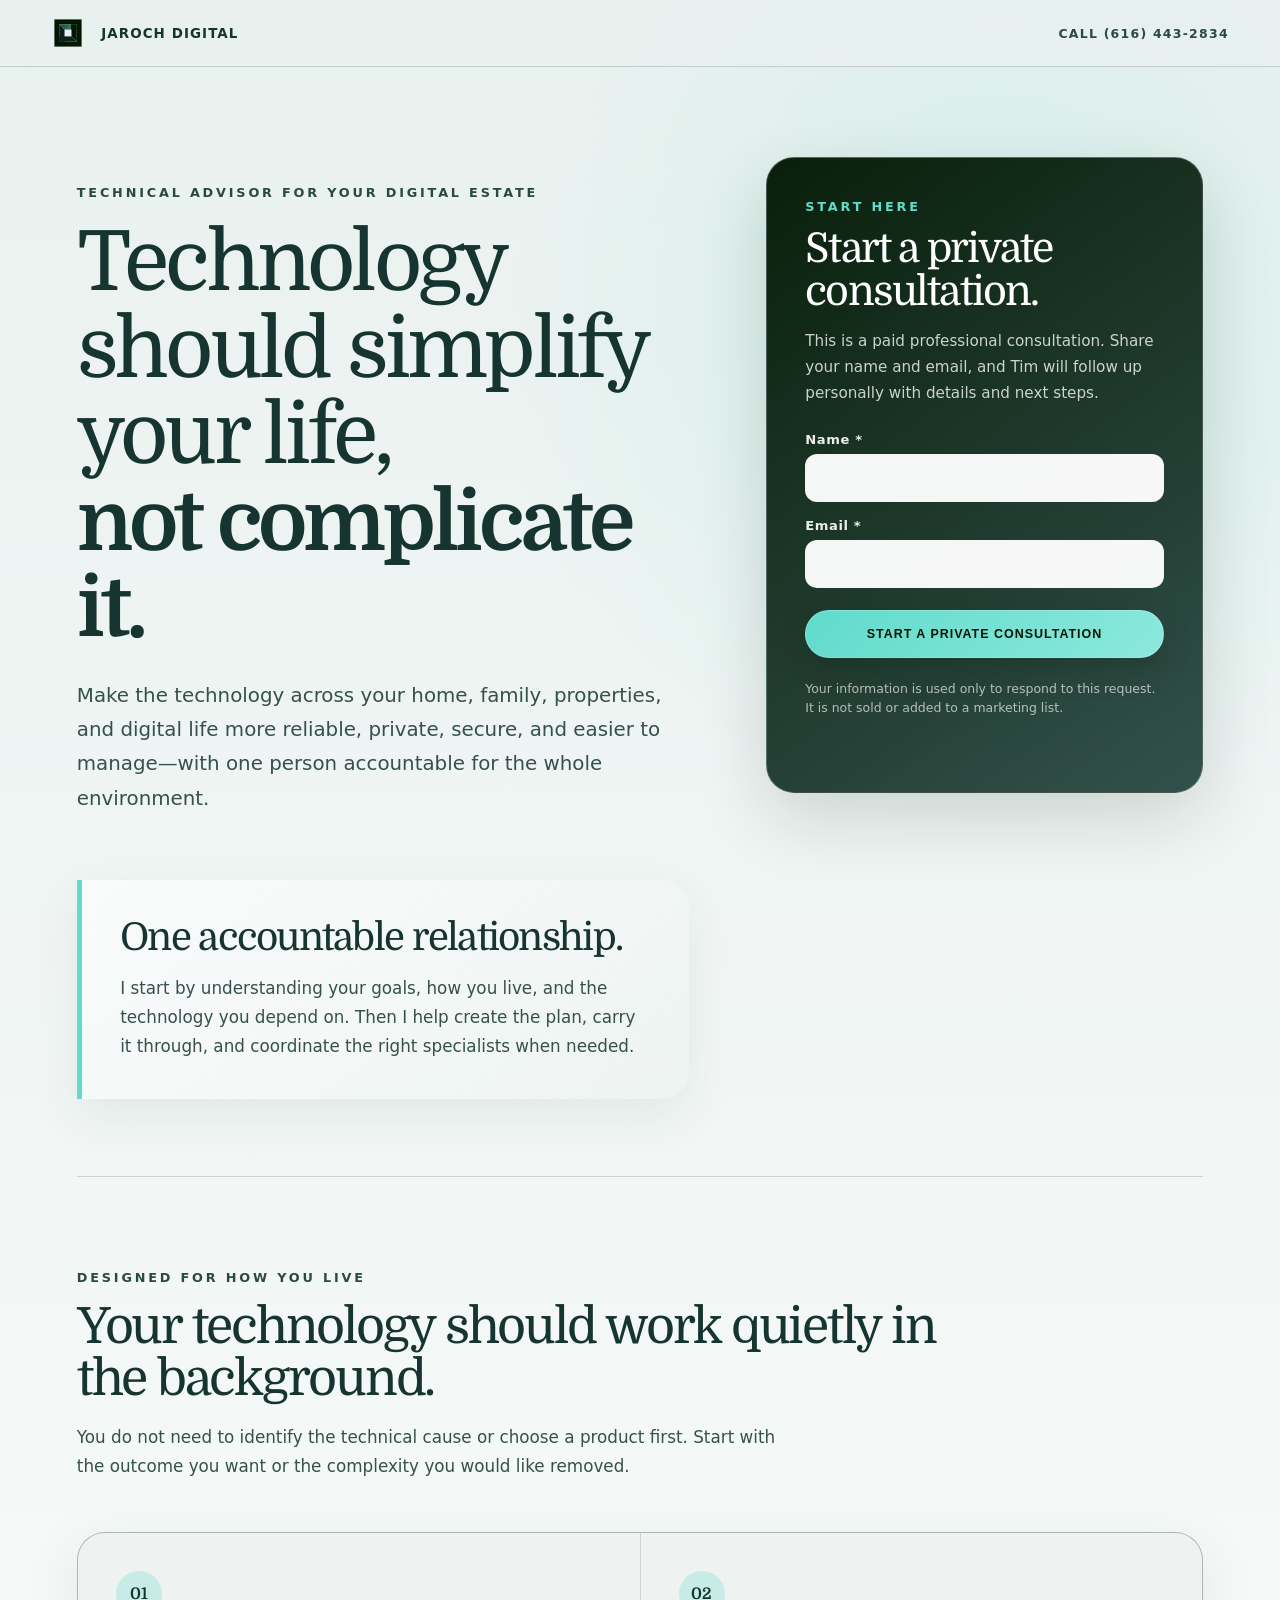
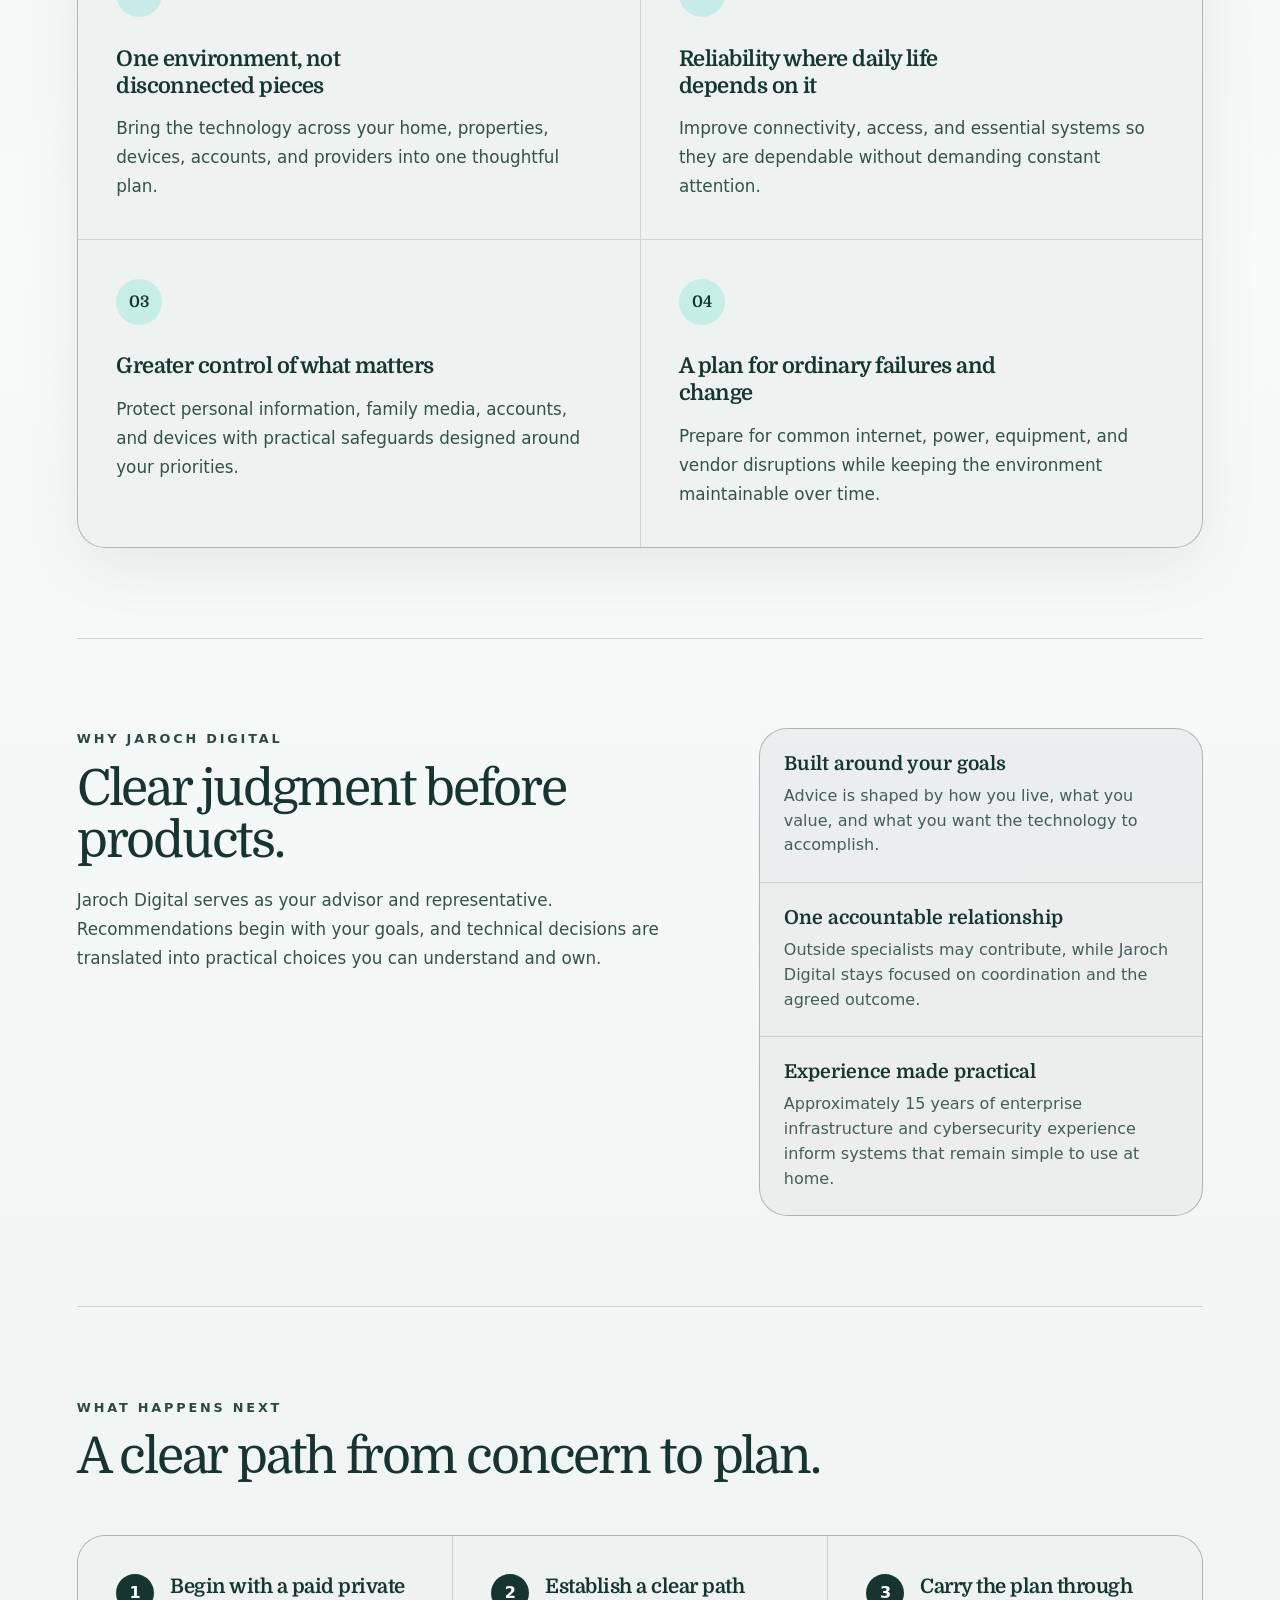
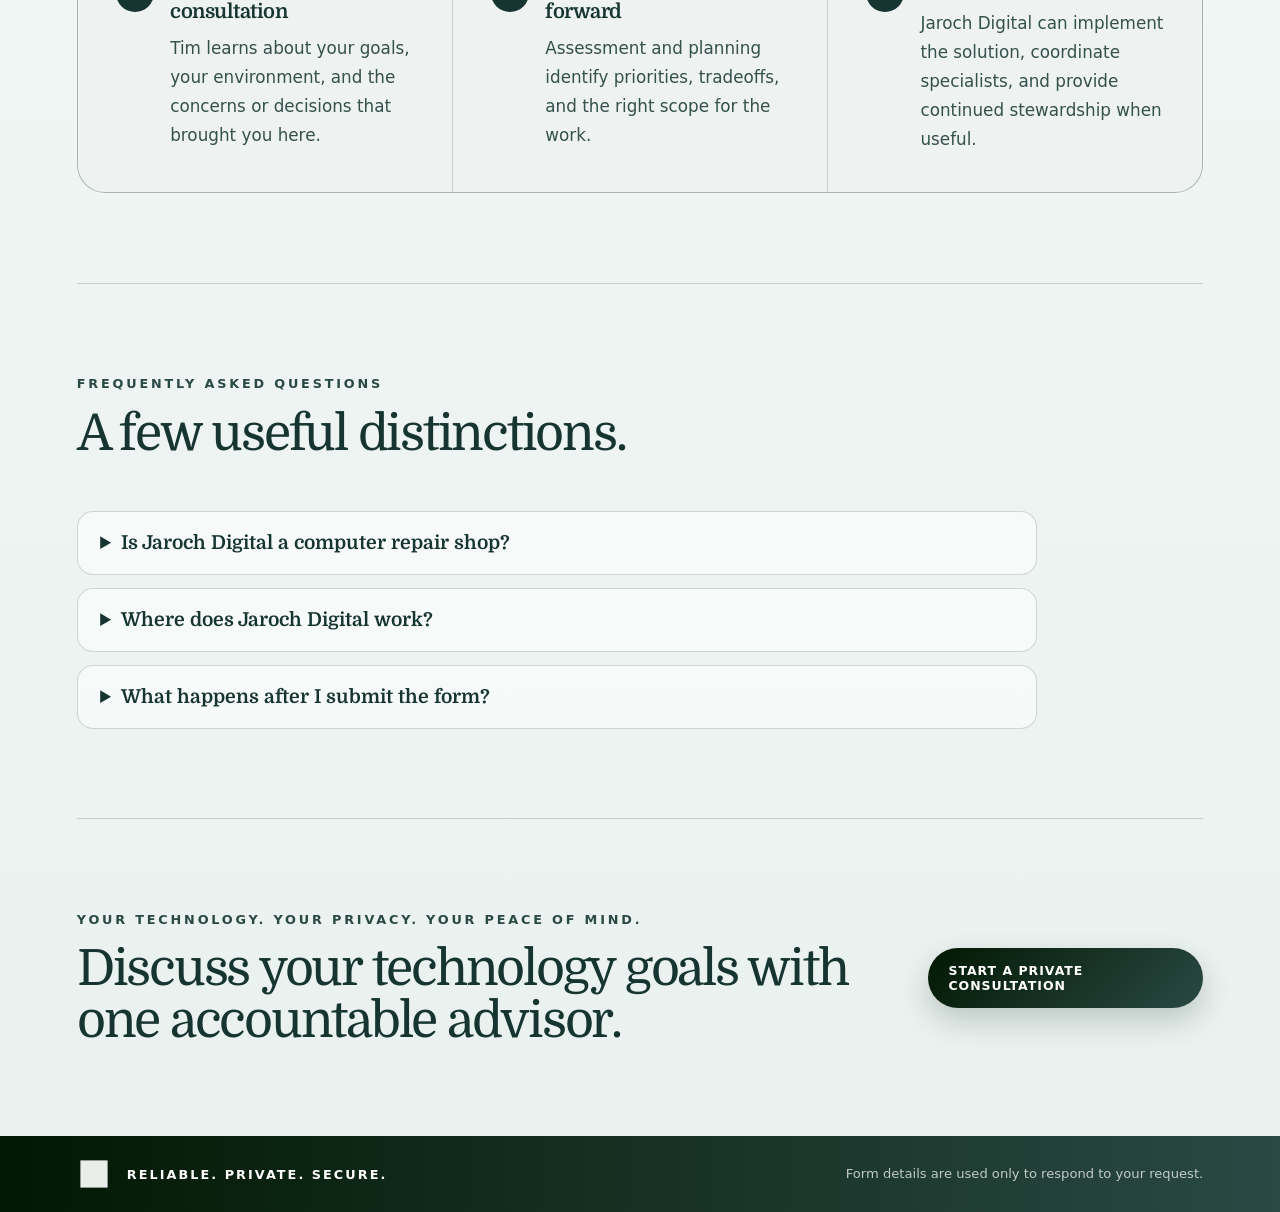
==== commit af5b0850: "Reworked consultation page with updated messaging." ====
--- a/consultation/index.html
+++ b/consultation/index.html
@@ -3,11 +3,11 @@
 <head>
   <meta charset="utf-8" />
   <meta name="viewport" content="width=device-width, initial-scale=1" />
-  <title>Private Home Technology Consultation | Jaroch Digital</title>
-  <meta name="description" content="Tell Jaroch Digital what is not working in your home technology. Get practical guidance for Wi-Fi, backups, family protection, privacy, and outage resilience." />
+  <title>Private Technology Consultation | Jaroch Digital</title>
+  <meta name="description" content="Start a paid private consultation with Jaroch Digital. Get clear, practical guidance for the technology across your home, properties, family, and digital life." />
   <meta name="theme-color" content="#E9F1EF" />
-  <meta property="og:title" content="Private Home Technology Consultation | Jaroch Digital" />
-  <meta property="og:description" content="Reliable, private, secure home technology starts with one clear conversation." />
+  <meta property="og:title" content="Private Technology Consultation | Jaroch Digital" />
+  <meta property="og:description" content="One accountable relationship for technology that is reliable, private, secure, and easier to manage." />
   <meta property="og:type" content="website" />
   <link rel="preconnect" href="https://fonts.googleapis.com">
   <link rel="preconnect" href="https://fonts.gstatic.com" crossorigin>
@@ -16,6 +16,21 @@
   <link rel="stylesheet" href="lead.css" />
   <script src="lead-config.js" defer></script>
   <script src="form-handler.js" defer></script>
+
+  <!-- Meta Pixel Code -->
+  <script>
+  !function(f,b,e,v,n,t,s)
+  {if(f.fbq)return;n=f.fbq=function(){n.callMethod?
+  n.callMethod.apply(n,arguments):n.queue.push(arguments)};
+  if(!f._fbq)f._fbq=n;n.push=n;n.loaded=!0;n.version='2.0';
+  n.queue=[];t=b.createElement(e);t.async=!0;
+  t.src=v;s=b.getElementsByTagName(e)[0];
+  s.parentNode.insertBefore(t,s)}(window, document,'script',
+  'https://connect.facebook.net/en_US/fbevents.js');
+  fbq('init', '2247693539297943');
+  fbq('track', 'PageView');
+  </script>
+  <!-- End Meta Pixel Code -->
 </head>
 <body>
   <header class="site-header lead-header" aria-label="Jaroch Digital header">
@@ -29,21 +44,21 @@
   <main id="top">
     <section class="lead-hero" aria-labelledby="lead-title">
       <div class="lead-copy">
-        <p class="eyebrow">Private home technology consultation</p>
-        <h1 id="lead-title">Make your home technology <strong>reliable, private, and easier to live with.</strong></h1>
-        <p class="lead-summary">Tell me what is not working, what worries you, or what you want to improve. Your request goes directly to Tim for a practical conversation about the right next step.</p>
+        <p class="eyebrow">Technical advisor for your digital estate</p>
+        <h1 id="lead-title">Technology should simplify your life, <strong>not complicate it.</strong></h1>
+        <p class="lead-summary">Make the technology across your home, family, properties, and digital life more reliable, private, secure, and easier to manage—with one person accountable for the whole environment.</p>
 
         <aside class="lead-promise" aria-label="What Jaroch Digital provides">
-          <h2>One person looking at the whole environment.</h2>
-          <p>Internet providers, repair shops, smart-home vendors, electricians, and security installers each handle a piece. Jaroch Digital looks across the complete system and helps make the pieces work together.</p>
+          <h2>One accountable relationship.</h2>
+          <p>I start by understanding your goals, how you live, and the technology you depend on. Then I help create the plan, carry it through, and coordinate the right specialists when needed.</p>
         </aside>
       </div>
 
       <div class="form-shell" id="consultation-form">
         <div class="form-heading">
           <p class="eyebrow">Start here</p>
-          <h2>Request a private consultation.</h2>
-          <p>Just your name and email. Tim will follow up to learn more.</p>
+          <h2>Start a private consultation.</h2>
+          <p>This is a paid professional consultation. Share your name and email, and Tim will follow up personally with details and next steps.</p>
         </div>
 
         <form class="lead-form" data-lead-form novalidate>
@@ -63,7 +78,7 @@
           </div>
 
           <button class="button submit-button" type="submit" data-submit-button>
-            <span data-button-label>Request a private consultation</span>
+            <span data-button-label>Start a private consultation</span>
             <span class="button-spinner" aria-hidden="true"></span>
           </button>
 
@@ -79,41 +94,31 @@
 
     <section class="problem-section" aria-labelledby="problem-title">
       <div class="section-heading">
-        <p class="eyebrow">Common reasons to reach out</p>
-        <h2 id="problem-title">Start with the problem you already feel.</h2>
-        <p>You do not need to know the technical cause or the right product. Describe the situation in plain language.</p>
+        <p class="eyebrow">Designed for how you live</p>
+        <h2 id="problem-title">Your technology should work quietly in the background.</h2>
+        <p>You do not need to identify the technical cause or choose a product first. Start with the outcome you want or the complexity you would like removed.</p>
       </div>
 
       <div class="problem-grid">
         <article class="problem-card">
           <span class="problem-number">01</span>
-          <h3>Internet that does not reach everywhere</h3>
-          <p>Reliable connectivity across the home, garage, shop, barn, cabin, acreage, or multiple properties.</p>
+          <h3>One environment, not disconnected pieces</h3>
+          <p>Bring the technology across your home, properties, devices, accounts, and providers into one thoughtful plan.</p>
         </article>
         <article class="problem-card">
           <span class="problem-number">02</span>
-          <h3>Photos and files that feel scattered or vulnerable</h3>
-          <p>A practical plan to organize, protect, back up, and access important family media and documents.</p>
+          <h3>Reliability where daily life depends on it</h3>
+          <p>Improve connectivity, access, and essential systems so they are dependable without demanding constant attention.</p>
         </article>
         <article class="problem-card">
           <span class="problem-number">03</span>
-          <h3>A family that needs safer technology</h3>
-          <p>Age-appropriate online protection, fewer malicious sites and trackers, and systems that remain usable.</p>
+          <h3>Greater control of what matters</h3>
+          <p>Protect personal information, family media, accounts, and devices with practical safeguards designed around your priorities.</p>
         </article>
         <article class="problem-card">
           <span class="problem-number">04</span>
-          <h3>Parents who need a trusted local resource</h3>
-          <p>Patient, in-home guidance for older adults, with a dependable person their family can contact.</p>
-        </article>
-        <article class="problem-card">
-          <span class="problem-number">05</span>
-          <h3>Work and essential systems that cannot simply go offline</h3>
-          <p>Backup internet, network power protection, and outage planning for communication, cameras, and remote work.</p>
-        </article>
-        <article class="problem-card">
-          <span class="problem-number">06</span>
-          <h3>Too many vendors and nobody accountable for the result</h3>
-          <p>Independent planning and coordination across internet, networking, AV, security, electrical, and smart-home systems.</p>
+          <h3>A plan for ordinary failures and change</h3>
+          <p>Prepare for common internet, power, equipment, and vendor disruptions while keeping the environment maintainable over time.</p>
         </article>
       </div>
     </section>
@@ -121,21 +126,21 @@
     <section class="credibility-section" aria-labelledby="credibility-title">
       <div class="credibility-copy">
         <p class="eyebrow">Why Jaroch Digital</p>
-        <h2 id="credibility-title">Enterprise experience, adapted for real homes.</h2>
-        <p>Tim Jaroch brings approximately 15 years of experience in technology infrastructure and cybersecurity. The goal is not to make your home feel like a corporate network. It is to bring disciplined planning, privacy, reliability, and security into systems that remain simple to use.</p>
+        <h2 id="credibility-title">Clear judgment before products.</h2>
+        <p>Jaroch Digital serves as your advisor and representative. Recommendations begin with your goals, and technical decisions are translated into practical choices you can understand and own.</p>
       </div>
       <div class="credibility-points">
         <div>
-          <strong>Independent advice</strong>
-          <span>Recommendations begin with your goals, not a preferred hardware sale.</span>
+          <strong>Built around your goals</strong>
+          <span>Advice is shaped by how you live, what you value, and what you want the technology to accomplish.</span>
         </div>
         <div>
-          <strong>Whole-environment thinking</strong>
-          <span>Internet, data, privacy, family safety, resilience, and outside providers are considered together.</span>
+          <strong>One accountable relationship</strong>
+          <span>Outside specialists may contribute, while Jaroch Digital stays focused on coordination and the agreed outcome.</span>
         </div>
         <div>
-          <strong>Local and high touch</strong>
-          <span>Designed for central Minnesota households, rural properties, and in-person work where it matters.</span>
+          <strong>Experience made practical</strong>
+          <span>Approximately 15 years of enterprise infrastructure and cybersecurity experience inform systems that remain simple to use at home.</span>
         </div>
       </div>
     </section>
@@ -149,22 +154,22 @@
         <li>
           <span>1</span>
           <div>
-            <h3>Tim reviews your request</h3>
-            <p>The details go directly to Jaroch Digital, not a call center or automated sales team.</p>
+            <h3>Begin with a paid private consultation</h3>
+            <p>Tim learns about your goals, your environment, and the concerns or decisions that brought you here.</p>
           </div>
         </li>
         <li>
           <span>2</span>
           <div>
-            <h3>You have a practical conversation</h3>
-            <p>Clarify the problem, the property, the people affected, and whether Jaroch Digital is the right fit.</p>
+            <h3>Establish a clear path forward</h3>
+            <p>Assessment and planning identify priorities, tradeoffs, and the right scope for the work.</p>
           </div>
         </li>
         <li>
           <span>3</span>
           <div>
-            <h3>Choose the right next step</h3>
-            <p>That may be an assessment, a defined project, coordination with another provider, or a referral elsewhere.</p>
+            <h3>Carry the plan through</h3>
+            <p>Jaroch Digital can implement the solution, coordinate specialists, and provide continued stewardship when useful.</p>
           </div>
         </li>
       </ol>
@@ -178,15 +183,15 @@
       <div class="faq-list">
         <details>
           <summary>Is Jaroch Digital a computer repair shop?</summary>
-          <p>Jaroch Digital focuses on broader household and property technology problems. A repair shop fixes an immediate device issue. Jaroch Digital looks at the complete environment, creates a plan, and helps make the pieces work together.</p>
+          <p>No. Jaroch Digital is a private technology advisor and implementation partner focused on the complete environment and the outcome you want. Repair, installation, or troubleshooting may still be part of the work when it supports that broader result.</p>
         </details>
         <details>
-          <summary>Where do you provide service?</summary>
-          <p>The initial service area is central Minnesota and surrounding communities. Some planning and advisory work may be possible remotely, depending on the situation.</p>
+          <summary>Where does Jaroch Digital work?</summary>
+          <p>Jaroch Digital serves clients across North America. Work may be remote, on-site, or a combination of both, depending on the environment and what the engagement requires.</p>
         </details>
         <details>
-          <summary>Do I need to know which solution or product I need?</summary>
-          <p>No. Describe the problem, the property, and the outcome you want. Product selection comes after the goals and constraints are understood.</p>
+          <summary>What happens after I submit the form?</summary>
+          <p>Tim will reply personally with information about the consultation, including scope, scheduling, and the fee. You can decide whether the next step is right for you before proceeding.</p>
         </details>
       </div>
     </section>
@@ -194,9 +199,9 @@
     <section class="final-cta" aria-labelledby="final-cta-title">
       <div>
         <p class="eyebrow">Your technology. Your privacy. Your peace of mind.</p>
-        <h2 id="final-cta-title">You do not need another gadget. You need a clear plan.</h2>
-      </div>
-      <a class="button" href="#consultation-form">Request a consultation</a>
+        <h2 id="final-cta-title">Discuss your technology goals with one accountable advisor.</h2>
+      </div>
+      <a class="button" href="#consultation-form">Start a private consultation</a>
     </section>
   </main>
 
--- a/consultation/lead.css
+++ b/consultation/lead.css
@@ -90,21 +90,11 @@
   margin-top: 1.6rem;
 }
 
-.form-grid {
-  display: grid;
-  gap: 1rem;
-}
-
-.form-grid-two {
-  grid-template-columns: repeat(2, minmax(0, 1fr));
-}
-
 .field {
   min-width: 0;
 }
 
-.field label,
-.choice-field legend {
+.field label {
   display: block;
   margin-bottom: .45rem;
   color: rgba(255,255,255,.92);
@@ -113,9 +103,7 @@
   letter-spacing: .045em;
 }
 
-.field input,
-.field select,
-.field textarea {
+.field input {
   width: 100%;
   min-height: 48px;
   padding: .8rem .9rem;
@@ -129,61 +117,21 @@
   transition: border-color .18s ease, box-shadow .18s ease;
 }
 
-.field textarea {
-  min-height: 118px;
-  resize: vertical;
-}
-
-.field input:focus,
-.field select:focus,
-.field textarea:focus {
+.field input:focus {
   border-color: var(--mint);
   box-shadow: 0 0 0 4px rgba(96,219,204,.18);
 }
 
-.field input[aria-invalid="true"],
-.field select[aria-invalid="true"],
-.field textarea[aria-invalid="true"] {
+.field input[aria-invalid="true"] {
   border-color: #f2a6a6;
   box-shadow: 0 0 0 4px rgba(242,166,166,.15);
 }
 
-.field-help,
 .form-privacy {
   margin-top: .4rem;
   color: rgba(255,255,255,.66);
   font-size: .78rem;
   line-height: 1.5;
-}
-
-.choice-field {
-  margin: 0;
-  padding: 0;
-  border: 0;
-}
-
-.choice-row {
-  display: flex;
-  flex-wrap: wrap;
-  gap: .55rem;
-}
-
-.choice-row label {
-  display: inline-flex;
-  align-items: center;
-  gap: .4rem;
-  margin: 0;
-  padding: .65rem .8rem;
-  border: 1px solid rgba(233,241,239,.2);
-  border-radius: 999px;
-  background: rgba(255,255,255,.06);
-  cursor: pointer;
-}
-
-.choice-row input {
-  width: auto;
-  min-height: 0;
-  accent-color: var(--mint);
 }
 
 .submit-button {
@@ -265,7 +213,7 @@
 
 .problem-grid {
   display: grid;
-  grid-template-columns: repeat(3, minmax(0, 1fr));
+  grid-template-columns: repeat(2, minmax(0, 1fr));
   gap: 1px;
   margin-top: clamp(2rem, 4vw, 4rem);
   overflow: hidden;
@@ -276,7 +224,7 @@
 }
 
 .problem-card {
-  min-height: 280px;
+  min-height: 250px;
   padding: clamp(1.5rem, 3vw, 2.4rem);
   background: rgba(247,250,249,.8);
 }
@@ -596,7 +544,6 @@
     padding-top: 2.5rem;
   }
 
-  .form-grid-two,
   .problem-grid,
   .process-list,
   .credibility-section {
@@ -637,10 +584,6 @@
     font-size: clamp(2.55rem, 13vw, 4.15rem);
   }
 
-  .choice-row {
-    align-items: stretch;
-    flex-direction: column;
-  }
 }
 
 @media (prefers-reduced-motion: reduce) {
